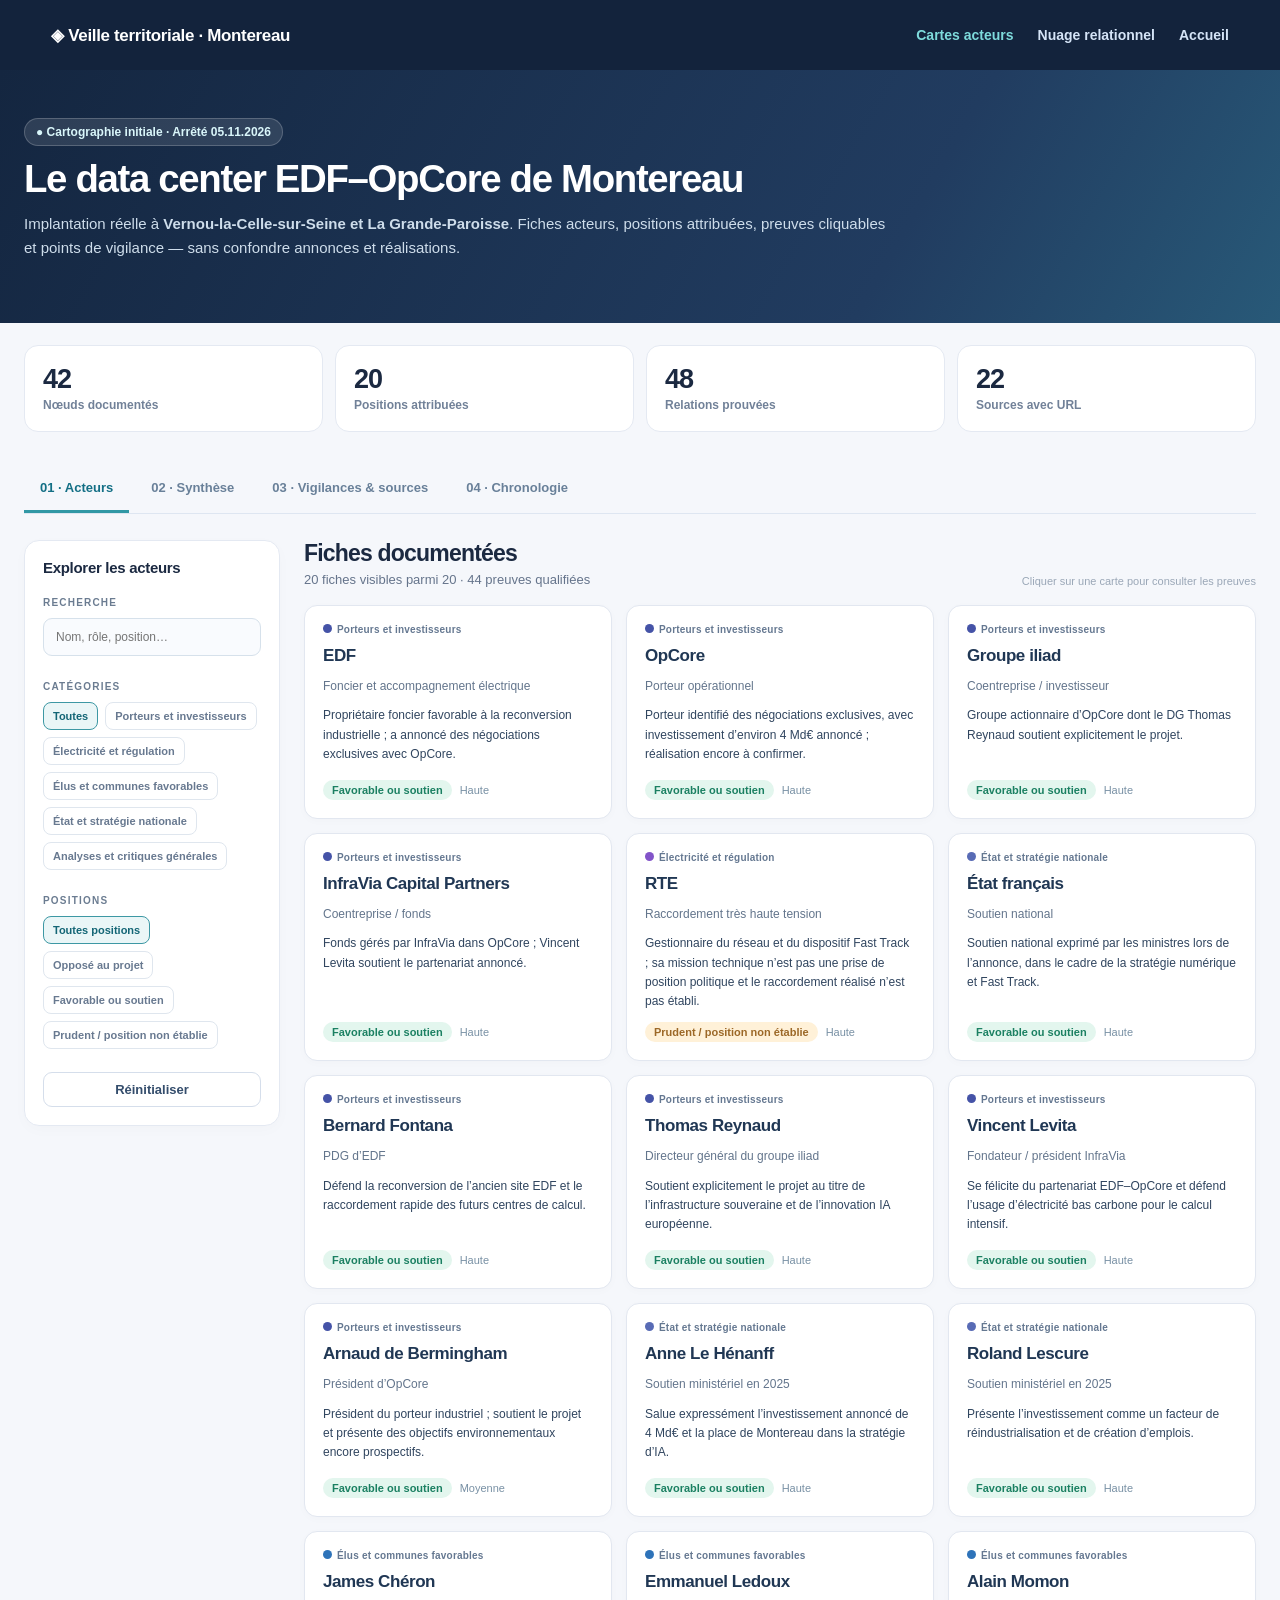
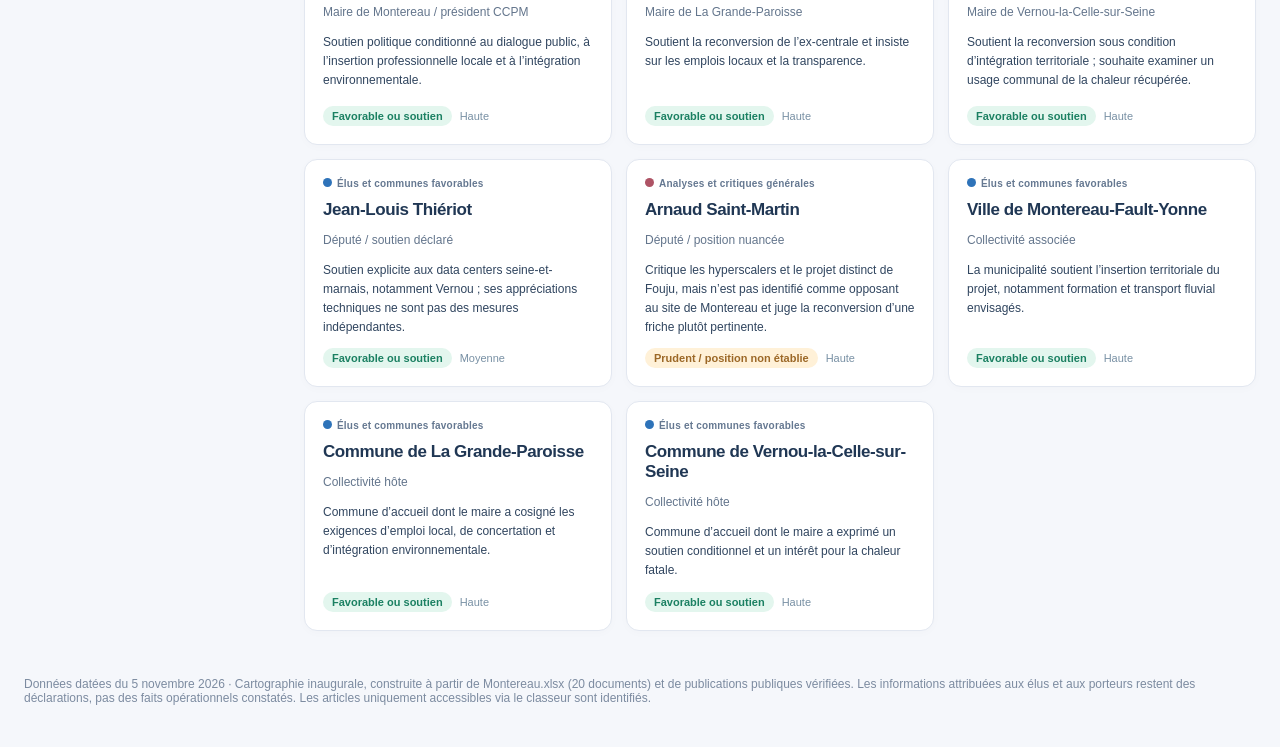
==== apps/cards/index.html @ 2b9d2927 "Add files via upload" ====
<!doctype html><html lang="fr"><head><meta charset="utf-8"><meta name="viewport" content="width=device-width,initial-scale=1"><meta name="description" content="Cartographie territoriale sourcée du data center EDF–OpCore de Montereau"><title>Cartes acteurs | Montereau — EDF·OpCore</title><link rel="stylesheet" href="../../assets/css/common.css"><link rel="stylesheet" href="../../assets/css/cards.css"></head><body>
<header class="nav"><a class="brand" href="../../">◈ Veille territoriale · Montereau</a><nav class="nav-links" aria-label="Navigation"><a class="active" href="./">Cartes acteurs</a><a href="../network/">Nuage relationnel</a><a href="../../">Accueil</a></nav></header>
<section class="hero"><div class="page-width"><span class="pill">● Cartographie initiale · Arrêté 05.11.2026</span><h1>Le data center EDF–OpCore de Montereau</h1><p>Implantation réelle à <strong>Vernou-la-Celle-sur-Seine et La Grande-Paroisse</strong>. Fiches acteurs, positions attribuées, preuves cliquables et points de vigilance — sans confondre annonces et réalisations.</p></div></section>
<div class="page-width"><div class="kpi-grid" id="metrics" aria-live="polite"></div><nav class="tabs" id="tabs"><button class="tab active" data-tab="actors" type="button">01 · Acteurs</button><button class="tab" data-tab="synthesis" type="button">02 · Synthèse</button><button class="tab" data-tab="vigilance" type="button">03 · Vigilances & sources</button><button class="tab" data-tab="timeline" type="button">04 · Chronologie</button></nav>
<section id="pane-actors" class="tab-pane active"><div class="workspace"><aside class="filter-panel panel"><div class="aside-title">Explorer les acteurs</div><label class="mini-label" for="q">Recherche</label><input id="q" type="search" placeholder="Nom, rôle, position…" aria-label="Recherche acteurs"><div class="mini-label spaced">Catégories</div><div id="categories" class="filter-stack"></div><div class="mini-label spaced">Positions</div><div id="stances" class="filter-stack"></div><button class="secondary-button reset" id="reset" type="button">Réinitialiser</button></aside><main><div class="section-title"><div><h2>Fiches documentées</h2><p id="count" aria-live="polite"></p></div><span class="hint">Cliquer sur une carte pour consulter les preuves</span></div><div class="actor-grid" id="actor-grid"></div></main></div></section>
<section id="pane-synthesis" class="tab-pane"><div class="section-title"><div><h2>Synthèse des enjeux et positions</h2><p>Affirmations explicitement attribuées ; aucun grief présenté comme dommage constaté sans mesure.</p></div></div><div id="griefs" class="thematic-grid"></div></section>
<section id="pane-vigilance" class="tab-pane"><div class="section-title"><div><h2>Points de vigilance documentaire</h2><p>Éléments à surveiller et limites de la preuve.</p></div></div><div class="split"><section class="panel inset"><h2>Vigilances</h2><div id="vigilance"></div></section><section class="panel inset"><h2>Références vérifiables</h2><p class="muted">Une URL ne vaut pas validation de l’affirmation : le statut de consultation est indiqué.</p><div id="source-directory"></div></section></div></section>
<section id="pane-timeline" class="tab-pane"><div class="section-title"><div><h2>Chronologie du projet</h2><p>Dates historiques, étapes réalisées et jalons annoncés clairement séparés.</p></div></div><div class="timeline" id="timeline"></div><div class="panel inset footnotes"><h2>Repères techniques</h2><div id="facts"></div></div></section>
<footer class="footer">Données datées du 5 novembre 2026 · <span id="notice"></span></footer></div>
<dialog id="detail" aria-label="Détails acteur"><button class="close-dialog" id="close" type="button" aria-label="Fermer">×</button><div id="detail-inner"></div></dialog>
<script type="module" src="../../assets/js/cards.js"></script></body></html>
---- assets/css/common.css ----
:root{--bg:#f5f7fb;--paper:#fff;--ink:#1b2941;--muted:#65748b;--line:#e4e9f2;--navy:#13233c;--navy2:#233c62;--accent:#2d8c9c;--shadow:0 14px 40px rgba(20,39,67,.07)}
*{box-sizing:border-box}html,body{margin:0;min-height:100%;font-family:Inter,ui-sans-serif,-apple-system,BlinkMacSystemFont,"Segoe UI",sans-serif;color:var(--ink)}body{background:var(--bg)}button,input{font:inherit}button{cursor:pointer}a{color:#0b7895;text-decoration:none}a:hover{text-decoration:underline}h1,h2,h3,p{margin-top:0}.muted{color:var(--muted)}.eyebrow{font-size:11px;font-weight:800;letter-spacing:.16em;text-transform:uppercase;color:#278b9a}.nav{height:70px;background:var(--navy);color:white;display:flex;justify-content:space-between;align-items:center;padding:0 clamp(20px,4vw,68px);gap:16px}.nav a{color:#d5e4f7;font-size:14px;font-weight:650}.brand{color:#fff!important;font-weight:850!important;font-size:17px!important;letter-spacing:-.02em}.nav-links{display:flex;align-items:center;gap:24px}.nav-links a.active{color:#7edbdc}.page-width{width:min(1320px,calc(100% - 48px));margin:0 auto}.hero{background:linear-gradient(120deg,#142640 0%,#213c60 70%,#285978 100%);padding:48px 0;color:#fff}.hero h1{font-size:clamp(27px,3vw,43px);line-height:1.14;max-width:870px;letter-spacing:-.035em;margin:11px 0}.hero p{max-width:870px;color:#ceddeb;line-height:1.6;font-size:15px}.pill{display:inline-flex;gap:7px;align-items:center;background:rgba(255,255,255,.11);border:1px solid rgba(255,255,255,.2);padding:6px 11px;border-radius:99px;color:#d9f6fa;font-size:12px;font-weight:700}.kpi-grid{display:grid;grid-template-columns:repeat(4,1fr);gap:12px;padding:22px 0}.kpi{background:white;border:1px solid var(--line);border-radius:14px;padding:18px}.kpi strong{display:block;font-size:27px;letter-spacing:-.04em}.kpi span{font-size:12px;color:#718198;font-weight:650}.card,.panel{background:var(--paper);border:1px solid var(--line);border-radius:15px;box-shadow:0 4px 15px rgba(25,40,70,.02)}.secondary-button{border:1px solid #d5deeb;background:#fff;color:#344d6c;border-radius:9px;padding:9px 12px;font-size:13px;font-weight:700}.secondary-button:hover{background:#f0f6f9}.tag{display:inline-block;border-radius:6px;background:#e9f2f5;color:#286b7a;padding:3px 7px;font-size:10px;font-weight:750;white-space:nowrap}.badge-stance{border-radius:99px;padding:4px 9px;font-size:11px;font-weight:750;white-space:nowrap}.stance-favorable{background:#e3f6ee;color:#1b8062}.stance-neutral{background:#fff1d8;color:#9c6827}.stance-opposed{background:#ffe4e0;color:#a23f45}.muted-note{border:1px solid #dce6f1;border-radius:11px;padding:14px;color:#526880;font-size:12px;line-height:1.6;background:#f8fbfe}.proof{background:#f8fafc;border:1px solid #e3eaf3;padding:13px 15px;border-radius:10px;margin:9px 0}.proof p{font-size:13px;line-height:1.6;margin:6px 0 8px}.proof-kind{color:#587089;letter-spacing:.02em;font-size:10px;text-transform:uppercase;font-weight:750}.proof-foot{display:flex;justify-content:space-between;gap:12px;align-items:center;font-size:12px;flex-wrap:wrap}.proof small{font-size:11px;display:block;margin-top:5px}.section-title{display:flex;justify-content:space-between;gap:10px;align-items:end;margin-bottom:18px}.section-title h2{font-size:23px;letter-spacing:-.035em;margin-bottom:5px}.section-title p{font-size:13px;color:var(--muted);margin:0}.list-row{display:flex;align-items:flex-start;gap:10px;border-bottom:1px solid var(--line);padding:15px 0}.list-row:last-child{border-bottom:0}.list-row h3{font-size:15px;margin:0 0 6px}.list-row p{font-size:13px;line-height:1.65;margin:0}.source-entry{padding:13px 0;border-bottom:1px solid var(--line)}.source-entry strong{font-size:13px;display:block;margin-bottom:5px}.source-entry .meta{font-size:11px;color:var(--muted)}.footer{padding:26px 0 42px;color:#7c8ba0;font-size:12px}.error{color:#bb354c;border-radius:12px;background:#fff0f0;padding:20px}.source-link{font-size:12px}
@media(max-width:850px){.nav{padding:0 18px}.nav-links{gap:12px}.nav-links a{font-size:12px}.page-width{width:calc(100% - 28px)}.hero{padding:36px 0}.kpi-grid{grid-template-columns:repeat(2,1fr)} }
---- assets/css/cards.css ----
.tabs{display:flex;gap:6px;margin:13px 0 26px;border-bottom:1px solid #dee6f1;flex-wrap:wrap}.tab{border:0;background:transparent;padding:13px 16px 15px;font-size:13px;font-weight:750;color:#698099;border-bottom:3px solid transparent}.tab:hover{color:#20415e}.tab.active{color:#136f85;border-bottom-color:#3198a5}.tab-pane{display:none;padding-bottom:20px}.tab-pane.active{display:block}.workspace{display:grid;grid-template-columns:256px minmax(0,1fr);gap:24px;align-items:start}.filter-panel{position:sticky;top:18px;padding:18px}.aside-title{font-weight:850;font-size:15px;letter-spacing:-.02em;margin-bottom:21px}.mini-label{display:block;font-weight:800;color:#6b7c91;font-size:10px;text-transform:uppercase;letter-spacing:.12em;margin-bottom:10px}.spaced{margin-top:25px}#q{border:1px solid #d6e1eb;background:#f9fbfe;border-radius:9px;padding:11px 12px;width:100%;outline:none;font-size:12px}#q:focus{border-color:#2c95a3;box-shadow:0 0 0 2px #ecf9fa}.filter-stack{display:flex;flex-wrap:wrap;gap:7px}.filter-button{border:1px solid #dfe6ee;background:#fff;border-radius:8px;color:#687990;padding:7px 9px;font-size:11px;font-weight:650;text-align:left}.filter-button.active{border-color:#3d98a4;background:#eaf6f7;color:#146676}.filter-button span{margin-left:5px;font-weight:750}.reset{margin-top:23px;width:100%}.actor-grid{display:grid;grid-template-columns:repeat(3,minmax(0,1fr));gap:14px}.actor-card{border:1px solid #e2e7f0;background:#fff;border-radius:13px;padding:18px;text-align:left;display:flex;flex-direction:column;gap:11px;min-height:214px;box-shadow:0 2px 10px rgba(19,39,65,.02);transition:transform .12s,border-color .12s,box-shadow .12s}.actor-card:hover{transform:translateY(-2px);border-color:#a9cbd8;box-shadow:var(--shadow)}.actor-card h3{font-size:17px;letter-spacing:-.025em;margin:0;color:#203754}.actor-card p{font-size:12px;line-height:1.55;color:#63758c;margin:0}.actor-card .summary{color:#30455f;font-size:12px;line-height:1.6}.actor-card .top{display:flex;justify-content:space-between;gap:9px;align-items:start}.dot{width:9px;height:9px;border-radius:99px;display:inline-block;margin-right:5px;flex:0 0 auto}.cat{font-size:10px;font-weight:800;color:#657891;letter-spacing:.02em}.card-footer{display:flex;align-items:center;justify-content:space-between;gap:8px;margin-top:auto}.hint{font-size:11px;color:#9aa7b7}.thematic-grid{display:grid;grid-template-columns:repeat(2,minmax(0,1fr));gap:15px}.theme{padding:21px}.theme h3{font-size:17px;margin:0 0 10px}.theme p{color:#536980;line-height:1.65;font-size:13px}.split{display:grid;grid-template-columns:1.1fr .9fr;gap:17px}.inset{padding:24px}.inset h2{font-size:20px}.vigil-item{border-bottom:1px solid #e4eaf1;padding:13px 0}.vigil-item:last-child{border-bottom:0}.vigil-item h3{font-size:14px;margin:0 0 6px}.vigil-item p{font-size:12px;color:#60738a;line-height:1.65;margin:0}.source-entry{padding:11px 0}.timeline{border-left:2px solid #b3d9e0;margin:16px 0 28px 14px;padding-left:25px}.milestone{position:relative;margin:0 0 23px}.milestone:before{content:'';position:absolute;width:11px;height:11px;border:3px solid #fff;box-shadow:0 0 0 2px #94bec5;background:#298e9d;border-radius:100%;left:-33px;top:6px}.milestone.forecast:before{background:#e9af5c;box-shadow:0 0 0 2px #dfc39b}.milestone h3{font-size:17px;margin:5px 0 5px}.milestone .date{font-size:11px;font-weight:850;letter-spacing:.06em;color:#2a92a0}.milestone p{font-size:13px;color:#52677f}.fact-row{display:grid;grid-template-columns:190px 1fr;gap:15px;padding:12px 0;border-bottom:1px solid #edf1f5}.fact-row strong{font-size:12px}.fact-row p{font-size:12px;margin:0}.footnotes{margin:20px 0}dialog{border:1px solid #dce6ef;border-radius:20px;width:min(680px,calc(100% - 26px));max-height:88vh;overflow:auto;padding:27px;box-shadow:0 30px 100px rgba(17,35,61,.32)}dialog::backdrop{background:rgba(15,30,48,.52)}.close-dialog{position:absolute;right:17px;top:13px;border:0;background:#edf3f8;color:#4c6179;font-size:23px;width:34px;height:34px;border-radius:50%}#detail-inner h2{font-size:25px;max-width:87%;letter-spacing:-.03em;margin:6px 0 10px}#detail-inner>p{font-size:13px;line-height:1.7;color:#52667c}#detail-inner h3{font-size:15px;margin:25px 0 12px}.related{border-top:1px solid #e6edf5;padding:11px 0;font-size:12px;line-height:1.5}.related strong{font-size:12px}.related button{background:none;border:none;color:#247a91;font-size:12px;font-weight:700;text-align:left;padding:0}.related small{color:#6f8497}.subdued{font-size:11px;color:#7890a4}
@media(max-width:1150px){.actor-grid{grid-template-columns:repeat(2,minmax(0,1fr))}}@media(max-width:800px){.workspace{grid-template-columns:1fr}.filter-panel{position:static}.actor-grid{grid-template-columns:repeat(2,minmax(0,1fr))}.split,.thematic-grid{grid-template-columns:1fr}}@media(max-width:540px){.actor-grid{grid-template-columns:1fr}.tabs{gap:0}.tab{padding:11px 8px;font-size:11px}.fact-row{grid-template-columns:1fr;gap:4px}.hint{display:none}}
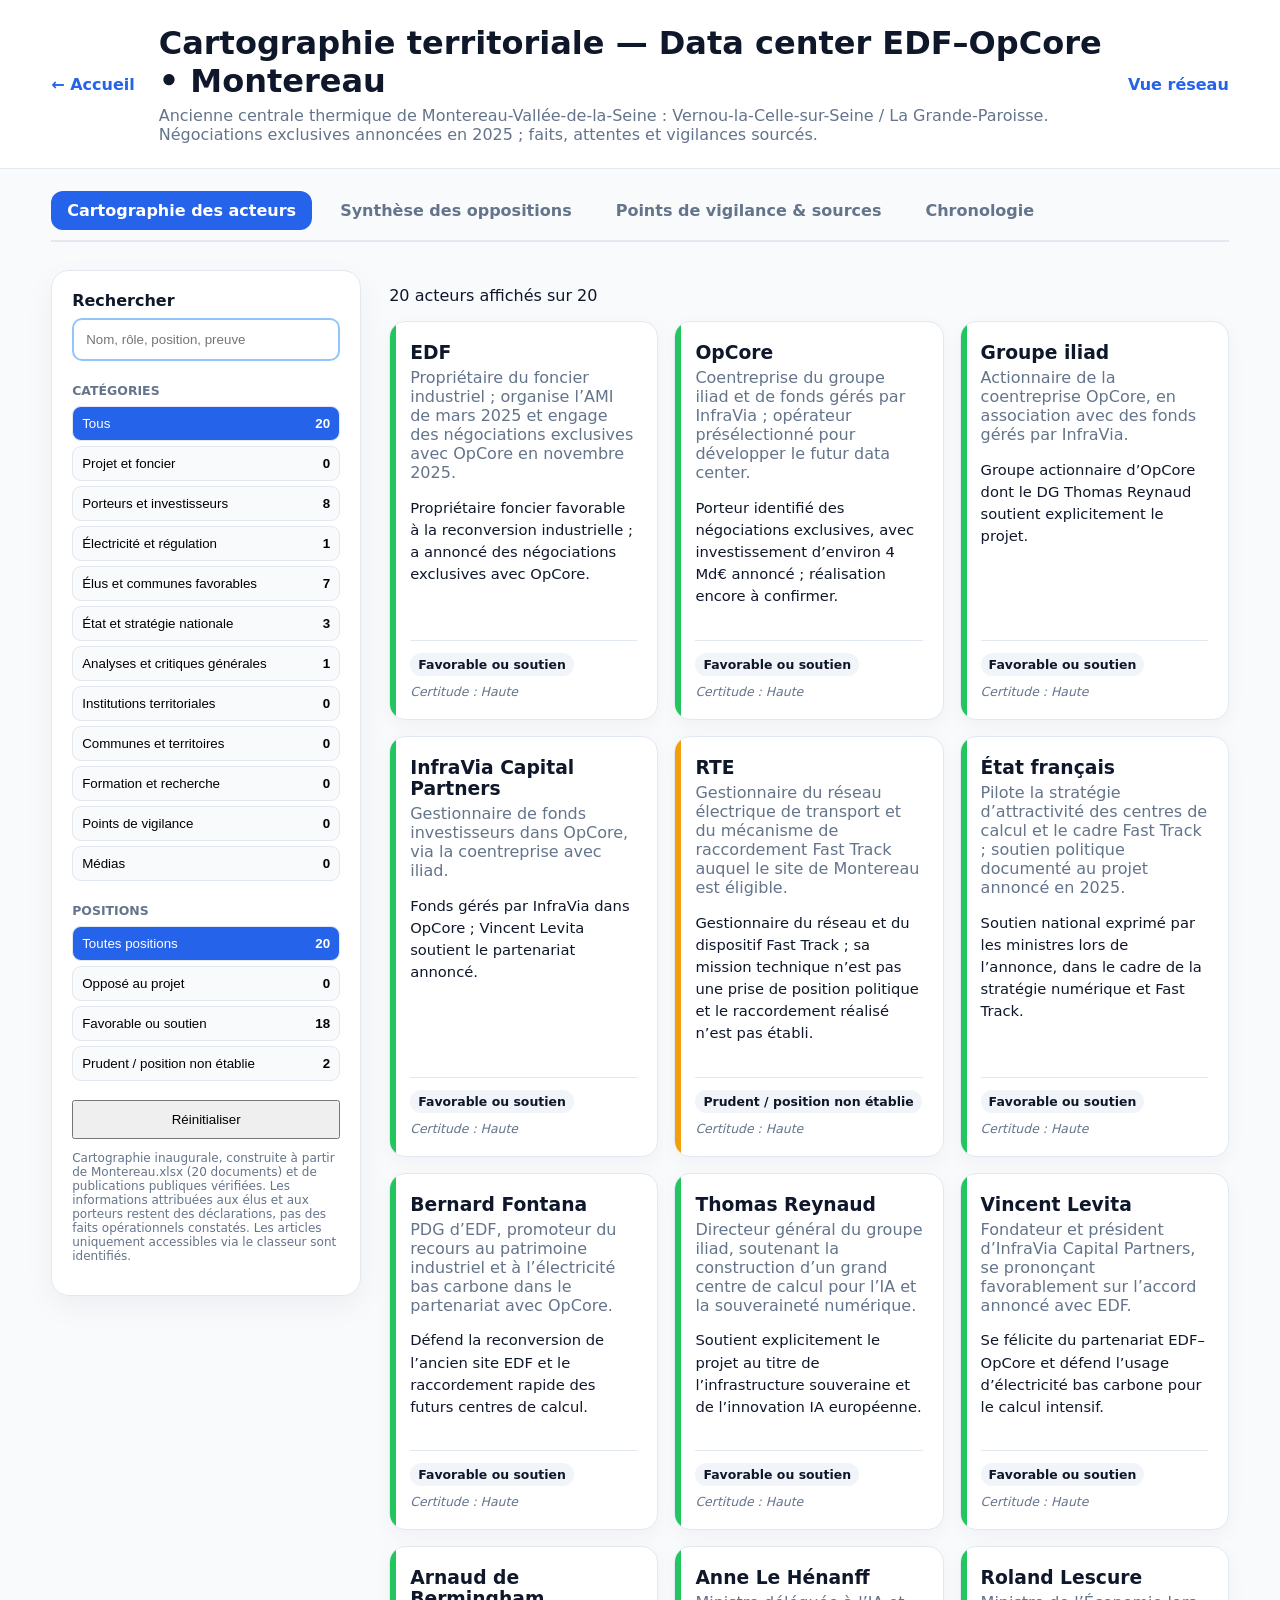
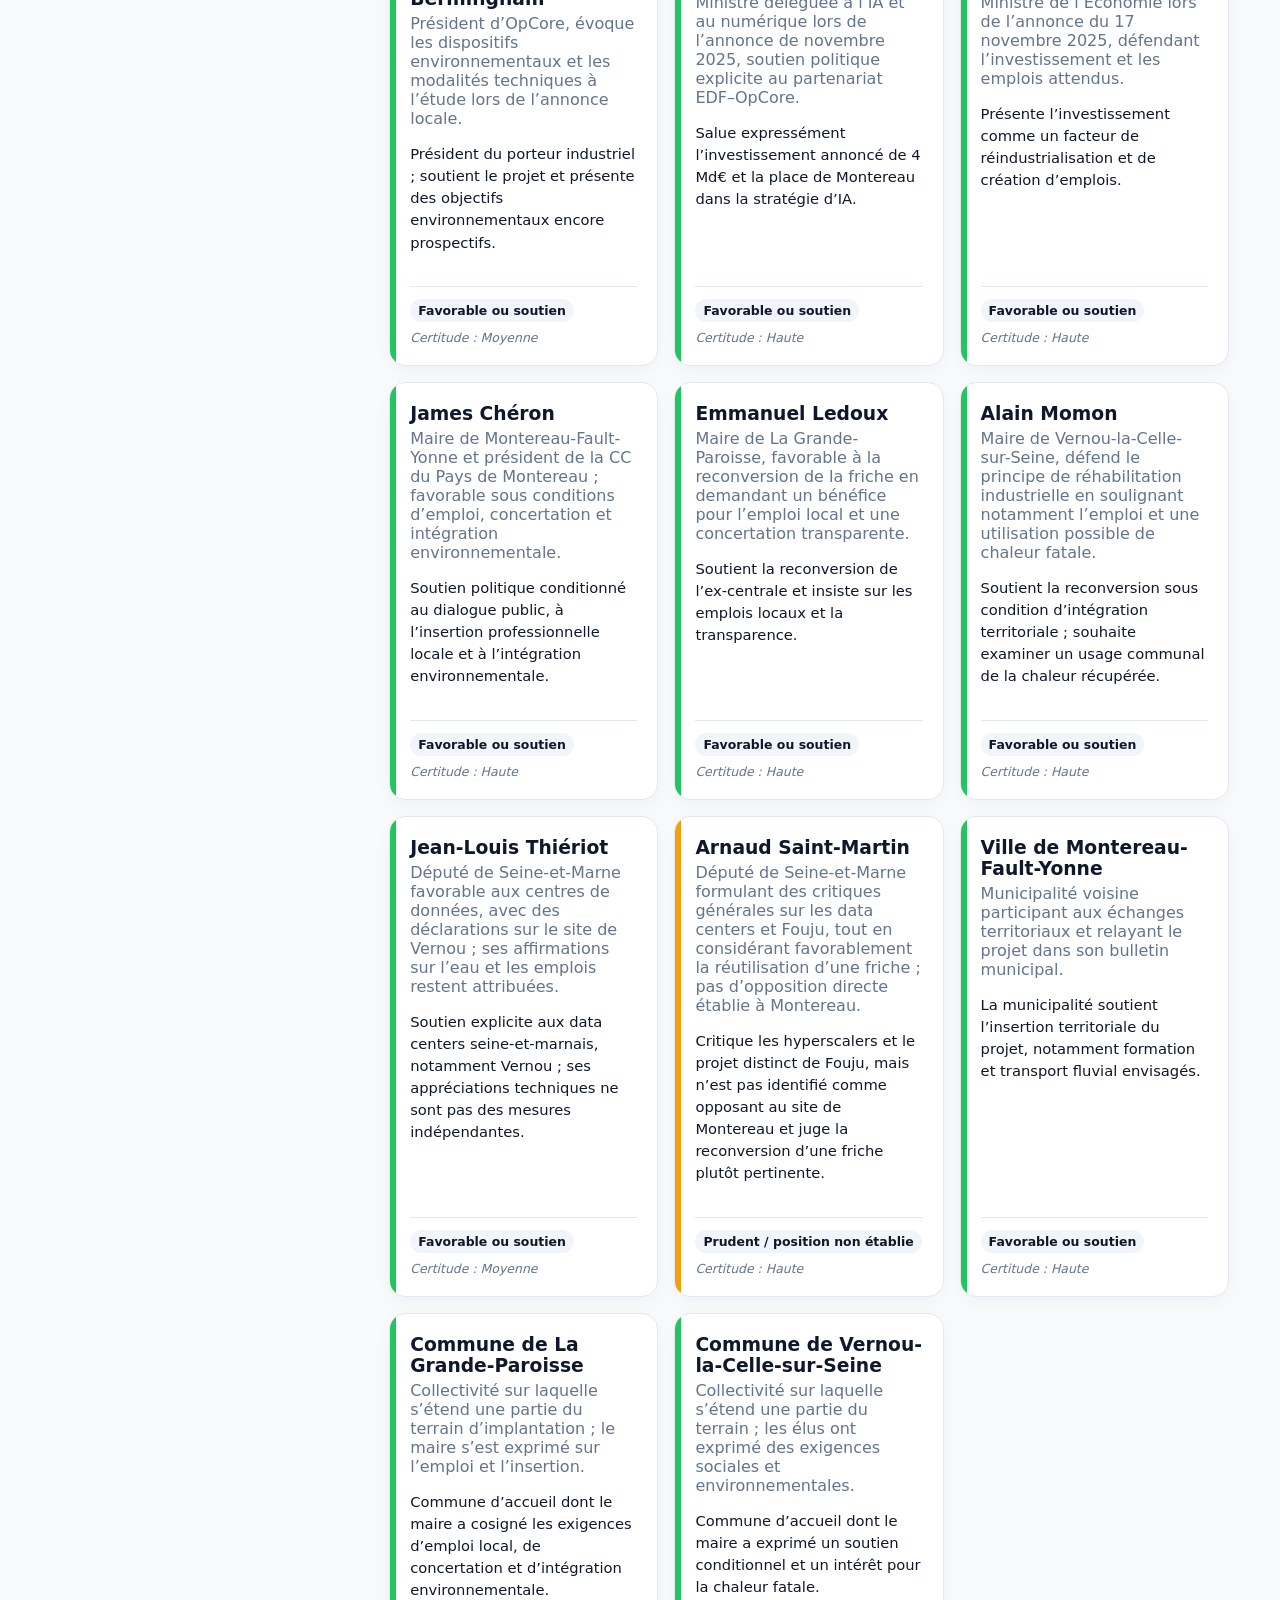
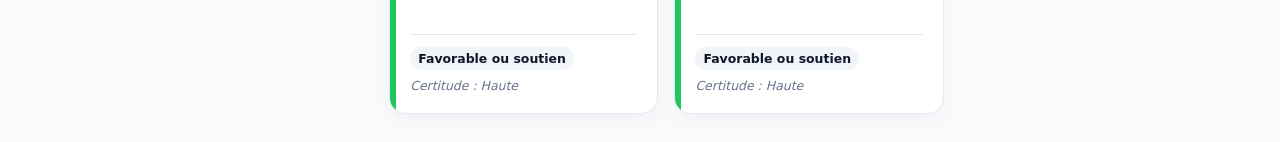
==== commit fc8c5afd: "Montereau: aligner les vues cartes et nuage sur le modèle Escaudain/Dunkerque" ====
--- a/apps/cards/index.html
+++ b/apps/cards/index.html
@@ -1,11 +1 @@
-<!doctype html><html lang="fr"><head><meta charset="utf-8"><meta name="viewport" content="width=device-width,initial-scale=1"><meta name="description" content="Cartographie territoriale sourcée du data center EDF–OpCore de Montereau"><title>Cartes acteurs | Montereau — EDF·OpCore</title><link rel="stylesheet" href="../../assets/css/common.css"><link rel="stylesheet" href="../../assets/css/cards.css"></head><body>
-<header class="nav"><a class="brand" href="../../">◈ Veille territoriale · Montereau</a><nav class="nav-links" aria-label="Navigation"><a class="active" href="./">Cartes acteurs</a><a href="../network/">Nuage relationnel</a><a href="../../">Accueil</a></nav></header>
-<section class="hero"><div class="page-width"><span class="pill">● Cartographie initiale · Arrêté 05.11.2026</span><h1>Le data center EDF–OpCore de Montereau</h1><p>Implantation réelle à <strong>Vernou-la-Celle-sur-Seine et La Grande-Paroisse</strong>. Fiches acteurs, positions attribuées, preuves cliquables et points de vigilance — sans confondre annonces et réalisations.</p></div></section>
-<div class="page-width"><div class="kpi-grid" id="metrics" aria-live="polite"></div><nav class="tabs" id="tabs"><button class="tab active" data-tab="actors" type="button">01 · Acteurs</button><button class="tab" data-tab="synthesis" type="button">02 · Synthèse</button><button class="tab" data-tab="vigilance" type="button">03 · Vigilances & sources</button><button class="tab" data-tab="timeline" type="button">04 · Chronologie</button></nav>
-<section id="pane-actors" class="tab-pane active"><div class="workspace"><aside class="filter-panel panel"><div class="aside-title">Explorer les acteurs</div><label class="mini-label" for="q">Recherche</label><input id="q" type="search" placeholder="Nom, rôle, position…" aria-label="Recherche acteurs"><div class="mini-label spaced">Catégories</div><div id="categories" class="filter-stack"></div><div class="mini-label spaced">Positions</div><div id="stances" class="filter-stack"></div><button class="secondary-button reset" id="reset" type="button">Réinitialiser</button></aside><main><div class="section-title"><div><h2>Fiches documentées</h2><p id="count" aria-live="polite"></p></div><span class="hint">Cliquer sur une carte pour consulter les preuves</span></div><div class="actor-grid" id="actor-grid"></div></main></div></section>
-<section id="pane-synthesis" class="tab-pane"><div class="section-title"><div><h2>Synthèse des enjeux et positions</h2><p>Affirmations explicitement attribuées ; aucun grief présenté comme dommage constaté sans mesure.</p></div></div><div id="griefs" class="thematic-grid"></div></section>
-<section id="pane-vigilance" class="tab-pane"><div class="section-title"><div><h2>Points de vigilance documentaire</h2><p>Éléments à surveiller et limites de la preuve.</p></div></div><div class="split"><section class="panel inset"><h2>Vigilances</h2><div id="vigilance"></div></section><section class="panel inset"><h2>Références vérifiables</h2><p class="muted">Une URL ne vaut pas validation de l’affirmation : le statut de consultation est indiqué.</p><div id="source-directory"></div></section></div></section>
-<section id="pane-timeline" class="tab-pane"><div class="section-title"><div><h2>Chronologie du projet</h2><p>Dates historiques, étapes réalisées et jalons annoncés clairement séparés.</p></div></div><div class="timeline" id="timeline"></div><div class="panel inset footnotes"><h2>Repères techniques</h2><div id="facts"></div></div></section>
-<footer class="footer">Données datées du 5 novembre 2026 · <span id="notice"></span></footer></div>
-<dialog id="detail" aria-label="Détails acteur"><button class="close-dialog" id="close" type="button" aria-label="Fermer">×</button><div id="detail-inner"></div></dialog>
-<script type="module" src="../../assets/js/cards.js"></script></body></html>
+<!doctype html><html lang="fr"><head><meta charset="utf-8"><meta name="viewport" content="width=device-width,initial-scale=1"><title>Vue en cartes — Montereau / EDF–OpCore</title><link rel="stylesheet" href="../../assets/css/cards.css"></head><body><header><a href="../../">← Accueil</a><div><h1 id="title"></h1><p id="subtitle"></p></div><a class="switch" href="../network/">Vue réseau</a></header><nav class="tabs" aria-label="Navigation de la cartographie"><button class="tab active" data-tab="carto" aria-selected="true">Cartographie des acteurs</button><button class="tab" data-tab="griefs" aria-selected="false">Synthèse des oppositions</button><button class="tab" data-tab="watch" aria-selected="false">Points de vigilance &amp; sources</button><button class="tab" data-tab="timeline" aria-selected="false">Chronologie</button></nav><section class="tab-pane active" id="tab-carto"><main class="layout"><aside><label>Rechercher<input id="search" type="search" placeholder="Nom, rôle, position, preuve"></label><section><h2>Catégories</h2><div id="categories"></div></section><section><h2>Positions</h2><div id="stances"></div></section><button id="reset">Réinitialiser</button><p class="data-notice" id="notice"></p></aside><section><p id="count"></p><div id="grid" class="grid"></div></section></main></section><section class="tab-pane" id="tab-griefs"><main class="summary-wrap"><div id="griefGrid" class="griefGrid"></div></main></section><section class="tab-pane" id="tab-watch"><main class="summary-wrap"><article class="listCard"><h2>🔍 Points de vigilance majeurs</h2><ul id="vigilance"></ul></article><article class="listCard"><h2>📰 Médias et sources répertoriés</h2><ul id="sources"></ul></article></main></section><section class="tab-pane" id="tab-timeline"><main class="summary-wrap"><div class="griefGrid" id="timelineGrid"></div><article class="listCard"><h2>Repères techniques et état d'avancement</h2><div id="factGrid" class="griefGrid"></div></article></main></section><dialog id="dialog"><button class="close" aria-label="Fermer">×</button><div id="detail"></div></dialog><script type="module" src="../../assets/js/cards.js"></script></body></html>
--- a/assets/css/cards.css
+++ b/assets/css/cards.css
@@ -1,2 +1,28 @@
-.tabs{display:flex;gap:6px;margin:13px 0 26px;border-bottom:1px solid #dee6f1;flex-wrap:wrap}.tab{border:0;background:transparent;padding:13px 16px 15px;font-size:13px;font-weight:750;color:#698099;border-bottom:3px solid transparent}.tab:hover{color:#20415e}.tab.active{color:#136f85;border-bottom-color:#3198a5}.tab-pane{display:none;padding-bottom:20px}.tab-pane.active{display:block}.workspace{display:grid;grid-template-columns:256px minmax(0,1fr);gap:24px;align-items:start}.filter-panel{position:sticky;top:18px;padding:18px}.aside-title{font-weight:850;font-size:15px;letter-spacing:-.02em;margin-bottom:21px}.mini-label{display:block;font-weight:800;color:#6b7c91;font-size:10px;text-transform:uppercase;letter-spacing:.12em;margin-bottom:10px}.spaced{margin-top:25px}#q{border:1px solid #d6e1eb;background:#f9fbfe;border-radius:9px;padding:11px 12px;width:100%;outline:none;font-size:12px}#q:focus{border-color:#2c95a3;box-shadow:0 0 0 2px #ecf9fa}.filter-stack{display:flex;flex-wrap:wrap;gap:7px}.filter-button{border:1px solid #dfe6ee;background:#fff;border-radius:8px;color:#687990;padding:7px 9px;font-size:11px;font-weight:650;text-align:left}.filter-button.active{border-color:#3d98a4;background:#eaf6f7;color:#146676}.filter-button span{margin-left:5px;font-weight:750}.reset{margin-top:23px;width:100%}.actor-grid{display:grid;grid-template-columns:repeat(3,minmax(0,1fr));gap:14px}.actor-card{border:1px solid #e2e7f0;background:#fff;border-radius:13px;padding:18px;text-align:left;display:flex;flex-direction:column;gap:11px;min-height:214px;box-shadow:0 2px 10px rgba(19,39,65,.02);transition:transform .12s,border-color .12s,box-shadow .12s}.actor-card:hover{transform:translateY(-2px);border-color:#a9cbd8;box-shadow:var(--shadow)}.actor-card h3{font-size:17px;letter-spacing:-.025em;margin:0;color:#203754}.actor-card p{font-size:12px;line-height:1.55;color:#63758c;margin:0}.actor-card .summary{color:#30455f;font-size:12px;line-height:1.6}.actor-card .top{display:flex;justify-content:space-between;gap:9px;align-items:start}.dot{width:9px;height:9px;border-radius:99px;display:inline-block;margin-right:5px;flex:0 0 auto}.cat{font-size:10px;font-weight:800;color:#657891;letter-spacing:.02em}.card-footer{display:flex;align-items:center;justify-content:space-between;gap:8px;margin-top:auto}.hint{font-size:11px;color:#9aa7b7}.thematic-grid{display:grid;grid-template-columns:repeat(2,minmax(0,1fr));gap:15px}.theme{padding:21px}.theme h3{font-size:17px;margin:0 0 10px}.theme p{color:#536980;line-height:1.65;font-size:13px}.split{display:grid;grid-template-columns:1.1fr .9fr;gap:17px}.inset{padding:24px}.inset h2{font-size:20px}.vigil-item{border-bottom:1px solid #e4eaf1;padding:13px 0}.vigil-item:last-child{border-bottom:0}.vigil-item h3{font-size:14px;margin:0 0 6px}.vigil-item p{font-size:12px;color:#60738a;line-height:1.65;margin:0}.source-entry{padding:11px 0}.timeline{border-left:2px solid #b3d9e0;margin:16px 0 28px 14px;padding-left:25px}.milestone{position:relative;margin:0 0 23px}.milestone:before{content:'';position:absolute;width:11px;height:11px;border:3px solid #fff;box-shadow:0 0 0 2px #94bec5;background:#298e9d;border-radius:100%;left:-33px;top:6px}.milestone.forecast:before{background:#e9af5c;box-shadow:0 0 0 2px #dfc39b}.milestone h3{font-size:17px;margin:5px 0 5px}.milestone .date{font-size:11px;font-weight:850;letter-spacing:.06em;color:#2a92a0}.milestone p{font-size:13px;color:#52677f}.fact-row{display:grid;grid-template-columns:190px 1fr;gap:15px;padding:12px 0;border-bottom:1px solid #edf1f5}.fact-row strong{font-size:12px}.fact-row p{font-size:12px;margin:0}.footnotes{margin:20px 0}dialog{border:1px solid #dce6ef;border-radius:20px;width:min(680px,calc(100% - 26px));max-height:88vh;overflow:auto;padding:27px;box-shadow:0 30px 100px rgba(17,35,61,.32)}dialog::backdrop{background:rgba(15,30,48,.52)}.close-dialog{position:absolute;right:17px;top:13px;border:0;background:#edf3f8;color:#4c6179;font-size:23px;width:34px;height:34px;border-radius:50%}#detail-inner h2{font-size:25px;max-width:87%;letter-spacing:-.03em;margin:6px 0 10px}#detail-inner>p{font-size:13px;line-height:1.7;color:#52667c}#detail-inner h3{font-size:15px;margin:25px 0 12px}.related{border-top:1px solid #e6edf5;padding:11px 0;font-size:12px;line-height:1.5}.related strong{font-size:12px}.related button{background:none;border:none;color:#247a91;font-size:12px;font-weight:700;text-align:left;padding:0}.related small{color:#6f8497}.subdued{font-size:11px;color:#7890a4}
-@media(max-width:1150px){.actor-grid{grid-template-columns:repeat(2,minmax(0,1fr))}}@media(max-width:800px){.workspace{grid-template-columns:1fr}.filter-panel{position:static}.actor-grid{grid-template-columns:repeat(2,minmax(0,1fr))}.split,.thematic-grid{grid-template-columns:1fr}}@media(max-width:540px){.actor-grid{grid-template-columns:1fr}.tabs{gap:0}.tab{padding:11px 8px;font-size:11px}.fact-row{grid-template-columns:1fr;gap:4px}.hint{display:none}}
+:root{--blue:#2563eb;--border:#e2e8f0}*{box-sizing:border-box}body{margin:0;font-family:Inter,system-ui,sans-serif;background:#f8fafc;color:#0f172a}header{display:flex;align-items:center;gap:24px;padding:24px 4vw;background:white;border-bottom:1px solid var(--border)}header div{flex:1}header h1{margin:0 0 6px}header p{margin:0;color:#64748b}.switch,header>a{color:var(--blue);font-weight:700;text-decoration:none}.layout{display:grid;grid-template-columns:310px 1fr;gap:28px;padding:28px 4vw}aside{position:sticky;top:18px;align-self:start;background:white;border:1px solid var(--border);border-radius:18px;padding:20px;box-shadow:0 10px 30px #0f172a0d}label{font-weight:800}input{width:100%;margin-top:8px;padding:12px;border:2px solid #93c5fd;border-radius:10px}aside h2{font-size:.78rem;text-transform:uppercase;color:#64748b;margin:22px 0 8px}.filter{width:100%;display:flex;justify-content:space-between;margin:5px 0;padding:9px;border:1px solid var(--border);background:#f8fafc;border-radius:9px;cursor:pointer}.filter.active{background:var(--blue);color:white}#reset{width:100%;padding:10px;margin-top:14px}.data-notice{font-size:.75rem;color:#64748b}.grid{display:grid;grid-template-columns:repeat(auto-fill,minmax(245px,1fr));gap:16px}.card{position:relative;display:flex;flex-direction:column;background:white;border:1px solid var(--border);border-radius:16px;padding:20px;min-height:260px;box-shadow:0 6px 20px #0f172a0a;cursor:pointer;overflow:hidden;transition:transform .2s,box-shadow .2s}.card:before{content:"";position:absolute;inset:0 auto 0 0;width:6px;background:var(--stance)}.card:hover{transform:translateY(-3px);box-shadow:0 12px 30px #0f172a14}.card h3{margin:0 0 5px}.role,.muted{color:#64748b}.position{font-size:.92rem;line-height:1.5;flex:1}.footer{display:flex;flex-direction:column;align-items:flex-start;gap:8px;margin-top:18px;padding-top:12px;border-top:1px solid var(--border);font-size:.78rem}.badge{display:inline-flex;padding:4px 8px;border-radius:999px;background:#f1f5f9;font-weight:800}.footer span:last-child{display:block;color:#64748b;font-style:italic}dialog{width:min(760px,calc(100% - 28px));border:0;border-radius:20px;padding:28px;box-shadow:0 30px 80px #0f172a55}dialog::backdrop{background:#0f172a99}.close{float:right;border:0;background:#e2e8f0;border-radius:50%;width:34px;height:34px}.proof{padding:12px;margin:10px 0;background:#f8fafc;border-left:4px solid var(--blue);border-radius:8px}.relation{padding:12px;border:1px solid var(--border);border-radius:10px;margin:8px 0}.relation button{border:0;background:none;color:var(--blue);font-weight:800;cursor:pointer}@media(max-width:850px){.layout{grid-template-columns:1fr}aside{position:static}header{align-items:flex-start;flex-wrap:wrap}}
+
+/* Extension strictement limitée aux deux onglets de synthèse. */
+.tabs{display:flex;gap:12px;flex-wrap:wrap;margin:22px 4vw 0;padding-bottom:10px;border-bottom:2px solid var(--border)}
+.tab{font:inherit;font-weight:650;border:0;border-radius:12px;background:transparent;color:#64748b;padding:10px 16px;cursor:pointer}
+.tab:hover{background:#e2e8f0;color:#0f172a}
+.tab.active{background:#2563eb;color:white}
+.tab-pane{display:none}.tab-pane.active{display:block}
+.summary-wrap{padding:28px 4vw;max-width:1560px;margin:auto}
+.griefGrid{display:grid;grid-template-columns:repeat(auto-fill,minmax(365px,1fr));gap:20px}
+.griefCard,.listCard{border:1px solid var(--border);border-radius:16px;padding:24px;background:white;box-shadow:0 6px 20px #0f172a0a;line-height:1.55}
+.griefCard h2,.listCard h2{font-size:1.15rem;margin:0 0 12px}
+.griefCard p{margin:0}.listCard{margin-bottom:20px}.listCard li{margin-bottom:12px}
+@media(max-width:700px){.griefGrid{grid-template-columns:1fr}.tabs{gap:6px}.tab{flex:1 1 100%;text-align:left}}
+
+/* Compléments documentaires Montereau (sans modifier les gabarits partagés). */
+.proof a,.griefCard a,.listCard a{color:var(--blue);text-decoration:underline;text-underline-offset:2px}
+.proof-kind{font-size:.73rem;font-weight:700;color:#64748b;margin-bottom:6px}
+.proof-foot{display:flex;justify-content:space-between;flex-wrap:wrap;gap:8px;font-size:.82rem;padding-top:8px}
+.proof small{display:block;margin-top:5px;font-size:.74rem;color:#64748b}
+.proof p{margin:6px 0;line-height:1.5}
+.griefCard .source-citations,.listCard .source-citations{margin-top:12px;padding-top:9px;border-top:1px solid var(--border);font-size:.78rem;line-height:1.6}
+.listCard li p{margin:5px 0}
+#factGrid{margin-top:12px}
+#factGrid .griefCard{box-shadow:none}
+.chrono-date{font-size:.78rem;font-weight:800;color:#2563eb;letter-spacing:.03em;text-transform:uppercase}
+.chrono-forecast .chrono-date{color:#b45309}
+#tab-timeline .listCard{margin-top:22px}
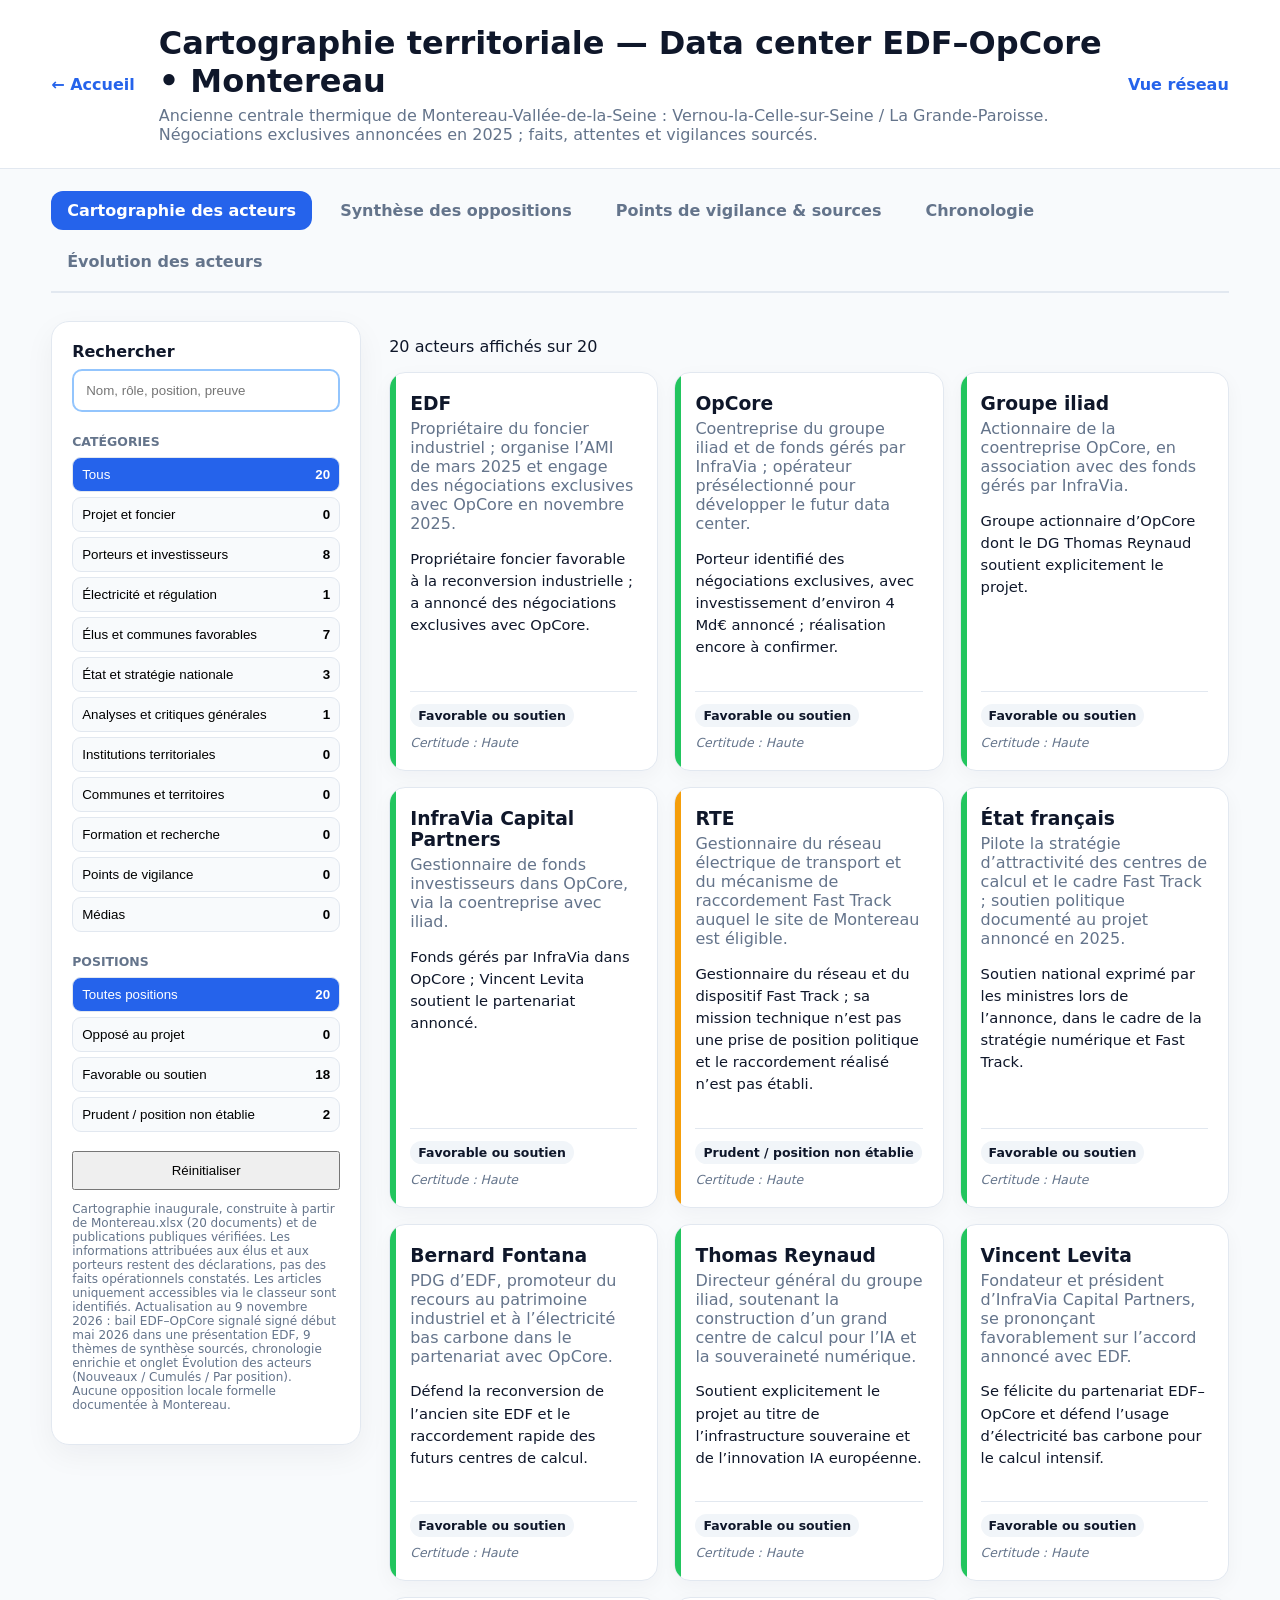
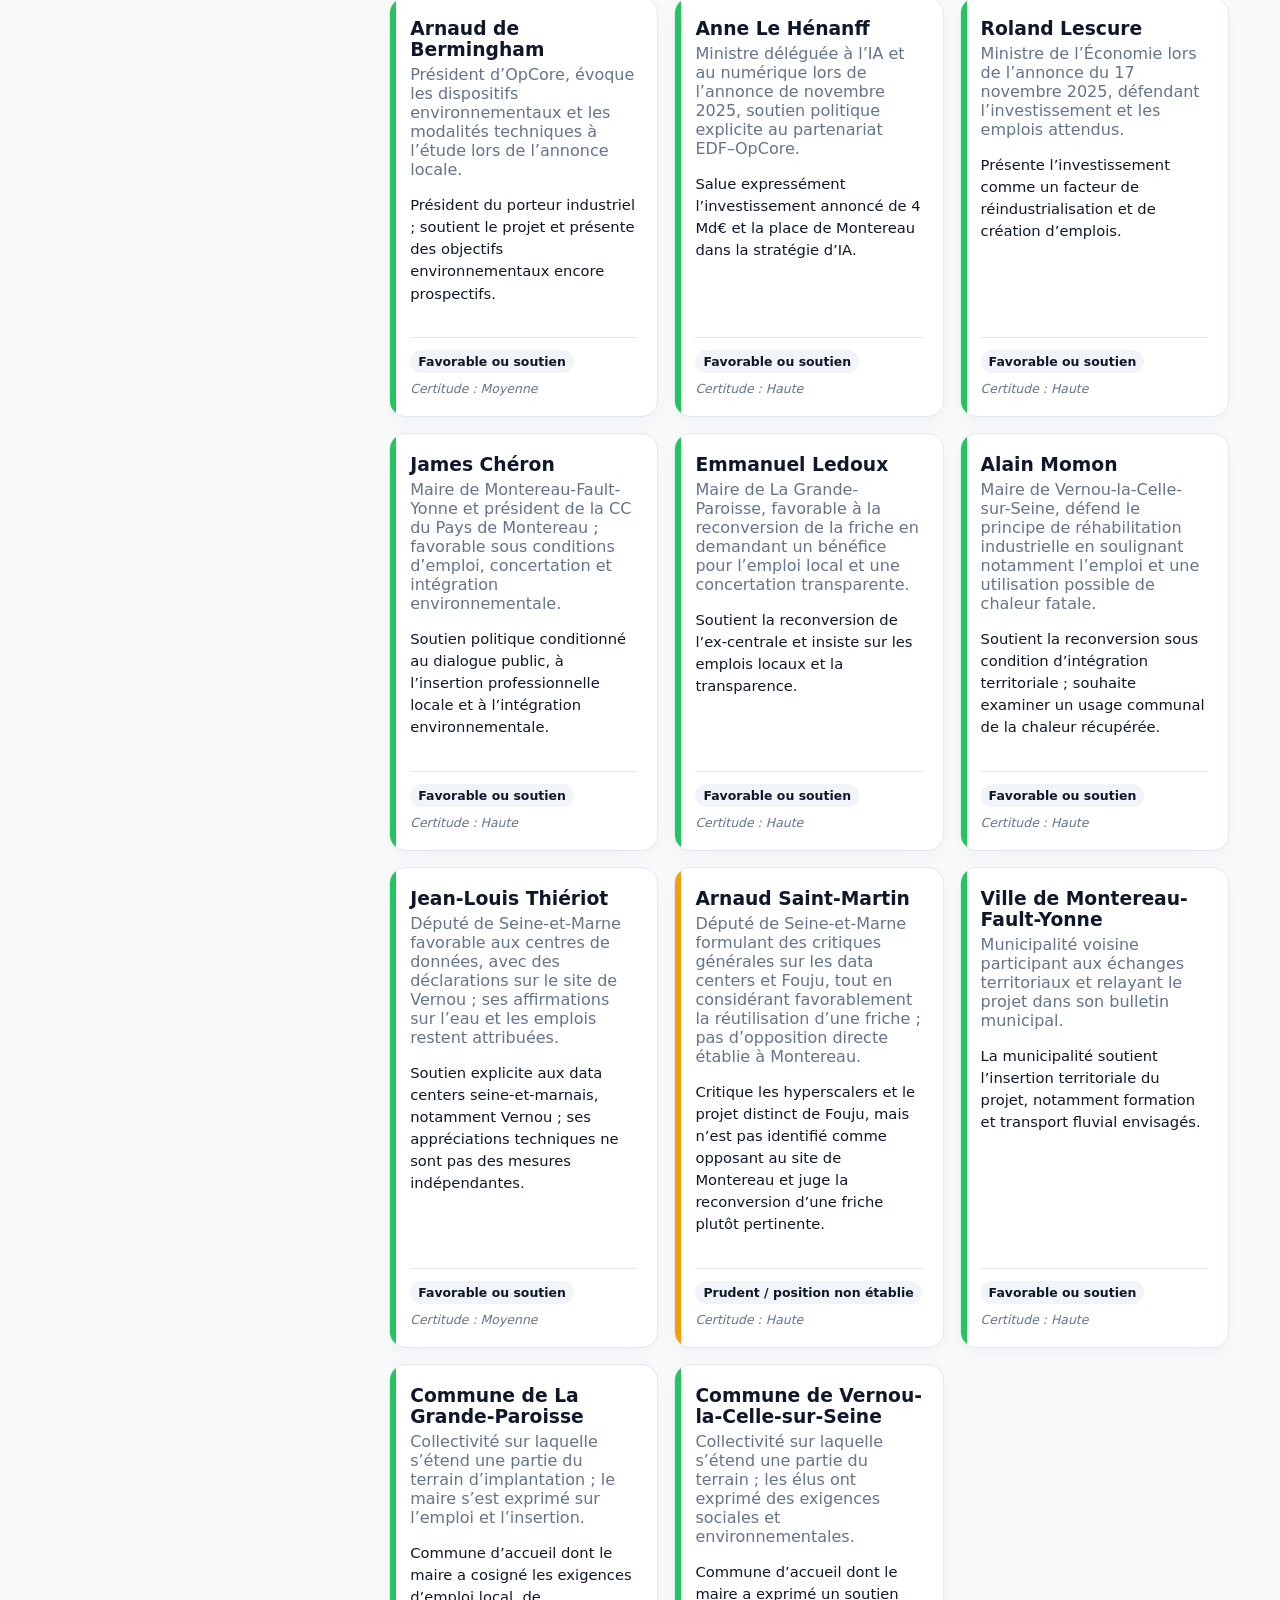
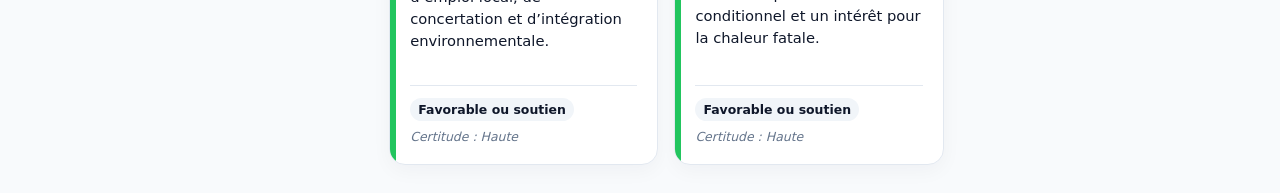
==== commit f108131e: "Montereau: add stance-based actor evolution, proof details and updated five-tab view" ====
--- a/apps/cards/index.html
+++ b/apps/cards/index.html
@@ -1 +1 @@
-<!doctype html><html lang="fr"><head><meta charset="utf-8"><meta name="viewport" content="width=device-width,initial-scale=1"><title>Vue en cartes — Montereau / EDF–OpCore</title><link rel="stylesheet" href="../../assets/css/cards.css"></head><body><header><a href="../../">← Accueil</a><div><h1 id="title"></h1><p id="subtitle"></p></div><a class="switch" href="../network/">Vue réseau</a></header><nav class="tabs" aria-label="Navigation de la cartographie"><button class="tab active" data-tab="carto" aria-selected="true">Cartographie des acteurs</button><button class="tab" data-tab="griefs" aria-selected="false">Synthèse des oppositions</button><button class="tab" data-tab="watch" aria-selected="false">Points de vigilance &amp; sources</button><button class="tab" data-tab="timeline" aria-selected="false">Chronologie</button></nav><section class="tab-pane active" id="tab-carto"><main class="layout"><aside><label>Rechercher<input id="search" type="search" placeholder="Nom, rôle, position, preuve"></label><section><h2>Catégories</h2><div id="categories"></div></section><section><h2>Positions</h2><div id="stances"></div></section><button id="reset">Réinitialiser</button><p class="data-notice" id="notice"></p></aside><section><p id="count"></p><div id="grid" class="grid"></div></section></main></section><section class="tab-pane" id="tab-griefs"><main class="summary-wrap"><div id="griefGrid" class="griefGrid"></div></main></section><section class="tab-pane" id="tab-watch"><main class="summary-wrap"><article class="listCard"><h2>🔍 Points de vigilance majeurs</h2><ul id="vigilance"></ul></article><article class="listCard"><h2>📰 Médias et sources répertoriés</h2><ul id="sources"></ul></article></main></section><section class="tab-pane" id="tab-timeline"><main class="summary-wrap"><div class="griefGrid" id="timelineGrid"></div><article class="listCard"><h2>Repères techniques et état d'avancement</h2><div id="factGrid" class="griefGrid"></div></article></main></section><dialog id="dialog"><button class="close" aria-label="Fermer">×</button><div id="detail"></div></dialog><script type="module" src="../../assets/js/cards.js"></script></body></html>
+<!doctype html><html lang="fr"><head><meta charset="utf-8"><meta name="viewport" content="width=device-width,initial-scale=1"><title>Vue en cartes — Montereau / EDF–OpCore</title><link rel="stylesheet" href="../../assets/css/cards.css?v=20261109"><link rel="stylesheet" href="../../assets/css/evolution.css?v=20261109"></head><body><header><a href="../../">← Accueil</a><div><h1 id="title"></h1><p id="subtitle"></p></div><a class="switch" href="../network/">Vue réseau</a></header><nav class="tabs" aria-label="Navigation de la cartographie"><button class="tab active" data-tab="carto" aria-selected="true">Cartographie des acteurs</button><button class="tab" data-tab="griefs" aria-selected="false">Synthèse des oppositions</button><button class="tab" data-tab="watch" aria-selected="false">Points de vigilance &amp; sources</button><button class="tab" data-tab="timeline" aria-selected="false">Chronologie</button><button class="tab" data-tab="evolution" aria-selected="false">Évolution des acteurs</button></nav><section class="tab-pane active" id="tab-carto"><main class="layout"><aside><label>Rechercher<input id="search" type="search" placeholder="Nom, rôle, position, preuve"></label><section><h2>Catégories</h2><div id="categories"></div></section><section><h2>Positions</h2><div id="stances"></div></section><button id="reset">Réinitialiser</button><p class="data-notice" id="notice"></p></aside><section><p id="count"></p><div id="grid" class="grid"></div></section></main></section><section class="tab-pane" id="tab-griefs"><main class="summary-wrap"><article class="listCard" id="opposition-intro"></article><div id="griefGrid" class="griefGrid"></div></main></section><section class="tab-pane" id="tab-watch"><main class="summary-wrap"><article class="listCard"><h2>🔍 Points de vigilance majeurs</h2><ul id="vigilance"></ul></article><article class="listCard"><h2>📰 Médias et sources répertoriés</h2><ul id="sources"></ul></article></main></section><section class="tab-pane" id="tab-timeline"><main class="summary-wrap"><div class="chrono-header"><h2>Chronologie EDF–OpCore — Montereau</h2><p>Faits documentés, étapes foncières et projections.</p></div><div class="griefGrid" id="timelineGrid"></div><article class="listCard"><h2>Repères techniques et état d'avancement</h2><div id="factGrid" class="griefGrid"></div></article></main></section><section class="tab-pane" id="tab-evolution"><main class="summary-wrap"><div id="evolution-root"></div></main></section><dialog id="dialog"><button class="close" aria-label="Fermer">×</button><div id="detail"></div></dialog><script type="module" src="../../assets/js/cards.js?v=20261109"></script></body></html>
--- a/assets/css/cards.css
+++ b/assets/css/cards.css
@@ -26,3 +26,11 @@
 .chrono-date{font-size:.78rem;font-weight:800;color:#2563eb;letter-spacing:.03em;text-transform:uppercase}
 .chrono-forecast .chrono-date{color:#b45309}
 #tab-timeline .listCard{margin-top:22px}
+
+/* Montereau 2026 : preuves détaillées et chronologie actualisée. */
+.synth-qualification{color:#475569;font-size:.88rem;line-height:1.45;margin-top:12px!important}
+.synth-proofs{margin-top:12px;border:1px solid #cbd5e1;border-radius:10px;padding:10px 12px}
+.synth-proofs summary{cursor:pointer;color:#334155;font-weight:700;font-size:.86rem}
+.synth-proof{border-top:1px solid #e2e8f0;padding:9px 0;margin-top:8px;font-size:.85rem;color:#475569}
+.synth-proof p{margin:0 0 6px}.synth-proof a{color:#2563eb;text-decoration:underline}
+#opposition-intro{margin-bottom:18px}.chrono-header{margin-bottom:20px}.chrono-header h2{font-size:1.45rem;margin:0 0 4px}.chrono-header p{color:#64748b;margin:0}
--- a/assets/css/evolution.css
+++ b/assets/css/evolution.css
@@ -0,0 +1,62 @@
+/* Styles isolés de l'onglet Évolution */
+.evolution-app { display: grid; gap: 22px; }
+.evolution-top { display: flex; align-items: center; justify-content: space-between; gap: 20px; flex-wrap: wrap; }
+.evolution-top h2 { margin: 0 0 4px; font-size: 1.55rem; }
+.evolution-top p { margin: 0; color: var(--muted, #64748b); }
+.evolution-modes { display: flex; gap: 5px; padding: 5px; border-radius: 12px; background: #e2e8f0; }
+.evolution-modes button { border: 0; padding: 10px 16px; border-radius: 9px; cursor: pointer; background: transparent; color: #475569; font-weight: 700; }
+.evolution-modes button.is-active { background: #fff; color: #1d4ed8; box-shadow: 0 2px 5px #0f172a16; }
+.evolution-metrics { display: grid; grid-template-columns: repeat(3, minmax(0, 1fr)); gap: 12px; }
+.evolution-metric, .evolution-panel { background: #fff; border: 1px solid var(--border, #e2e8f0); border-radius: 12px; box-shadow: var(--shadow, 0 3px 8px #0f172a0a); }
+.evolution-metric { padding: 18px; display: grid; gap: 5px; }
+.evolution-metric span { font-size: .85rem; color: var(--muted, #64748b); }
+.evolution-metric strong { font-size: 2rem; font-variant-numeric: tabular-nums; }
+.evolution-panel { padding: 24px; min-width: 0; }
+.evolution-section-title { display: flex; justify-content: space-between; align-items: center; gap: 18px; flex-wrap: wrap; margin-bottom: 18px; }
+.evolution-section-title h3 { margin: 0; font-size: 1.1rem; }
+.evolution-section-title label { display: flex; align-items: center; gap: 8px; color: #475569; font-size: .85rem; font-weight: 600; }
+.evolution-section-title select, .evolution-section-title input { padding: 9px 12px; border: 1px solid #cbd5e1; border-radius: 9px; background: #fff; color: #0f172a; font: inherit; min-width: 160px; }
+.evolution-chart { width: 100%; overflow-x: auto; }
+.evolution-chart svg { display: block; height: auto; max-height: 400px; }
+.evolution-legend { display: flex; flex-wrap: wrap; gap: 9px; margin-top: 16px; }
+.evolution-legend-button { display: inline-flex; align-items: center; gap: 7px; border: 1px solid #cbd5e1; border-radius: 999px; padding: 6px 10px; background: #fff; color: #64748b; font-size: .82rem; cursor: pointer; opacity: .5; }
+.evolution-legend-button.is-on { opacity: 1; color: #0f172a; }
+.evolution-swatch { display: inline-block; flex-shrink: 0; width: 12px; height: 12px; border-radius: 3px; }
+.evolution-hint { font-size: .83rem; color: var(--muted, #64748b); }
+.evolution-roster { display: grid; gap: 9px; }
+.evolution-person { display: flex; align-items: flex-start; gap: 12px; padding: 12px; border-radius: 9px; border: 1px solid #e2e8f0; }
+.evolution-person .evolution-swatch { margin-top: 5px; }
+.evolution-person strong { display: block; font-size: .92rem; }
+.evolution-person small { display: block; color: #64748b; margin-top: 3px; line-height: 1.45; }
+.evolution-warning { color: #92400e; font-size: .85rem; }
+.evolution-empty h2 { margin-top: 0; }
+@media (max-width: 650px) {
+  .evolution-metrics { grid-template-columns: 1fr; }
+  .evolution-panel { padding: 15px; } 
+  .evolution-section-title { align-items: stretch; flex-direction: column; }
+  .evolution-section-title input { width: 100%; }
+}
+
+/* Ajustements Bosquel : isolation des contrôles du graphique et traçabilité. */
+#tab-evolution .evolution-wrap{max-width:1400px}
+#tab-evolution .evolution-method{font-size:.82rem;line-height:1.45;margin-top:8px;max-width:880px;color:#64748b}
+#tab-evolution .evolution-sources a{color:#1d4ed8;text-decoration:underline;text-underline-offset:2px}
+#tab-evolution .evolution-person>div{min-width:0}
+#tab-evolution .evolution-section-title input{width:auto;margin-top:0;border:1px solid #cbd5e1}
+#tab-evolution .evolution-section-title select{margin-top:0;width:auto}
+#tab-evolution .evolution-person small{overflow-wrap:anywhere}
+
+/* Escaudain — classification des positions et filtres de périmètre. */
+#tab-evolution .evolution-scope{display:flex;gap:5px;background:#e2e8f0;padding:5px;border-radius:12px;flex-wrap:wrap}
+#tab-evolution .evolution-scope button{border:0;background:transparent;border-radius:9px;cursor:pointer;padding:10px 13px;font-weight:700;color:#475569}
+#tab-evolution .evolution-scope button.is-active{background:#fff;color:#1d4ed8;box-shadow:0 2px 5px #0f172a16}
+#tab-evolution .evolution-top{align-items:flex-start}
+#tab-evolution .evolution-method{max-width:920px;line-height:1.5;margin-top:9px;font-size:.86rem}
+#tab-evolution .evolution-sources a{color:#1d4ed8;text-decoration:underline;text-underline-offset:2px}
+#tab-evolution .evolution-person small{overflow-wrap:anywhere}
+#tab-evolution .evolution-section-title input,#tab-evolution .evolution-section-title select{width:auto;margin-top:0}
+@media (max-width:900px){#tab-evolution .evolution-scope,#tab-evolution .evolution-modes{width:100%;justify-content:flex-start;flex-wrap:wrap}}
+
+/* Montereau : allègement des filtres de périmètre non nécessaires. */
+#tab-evolution .evolution-method{line-height:1.5;margin-top:10px}
+#tab-evolution .evolution-person small{overflow-wrap:anywhere}
